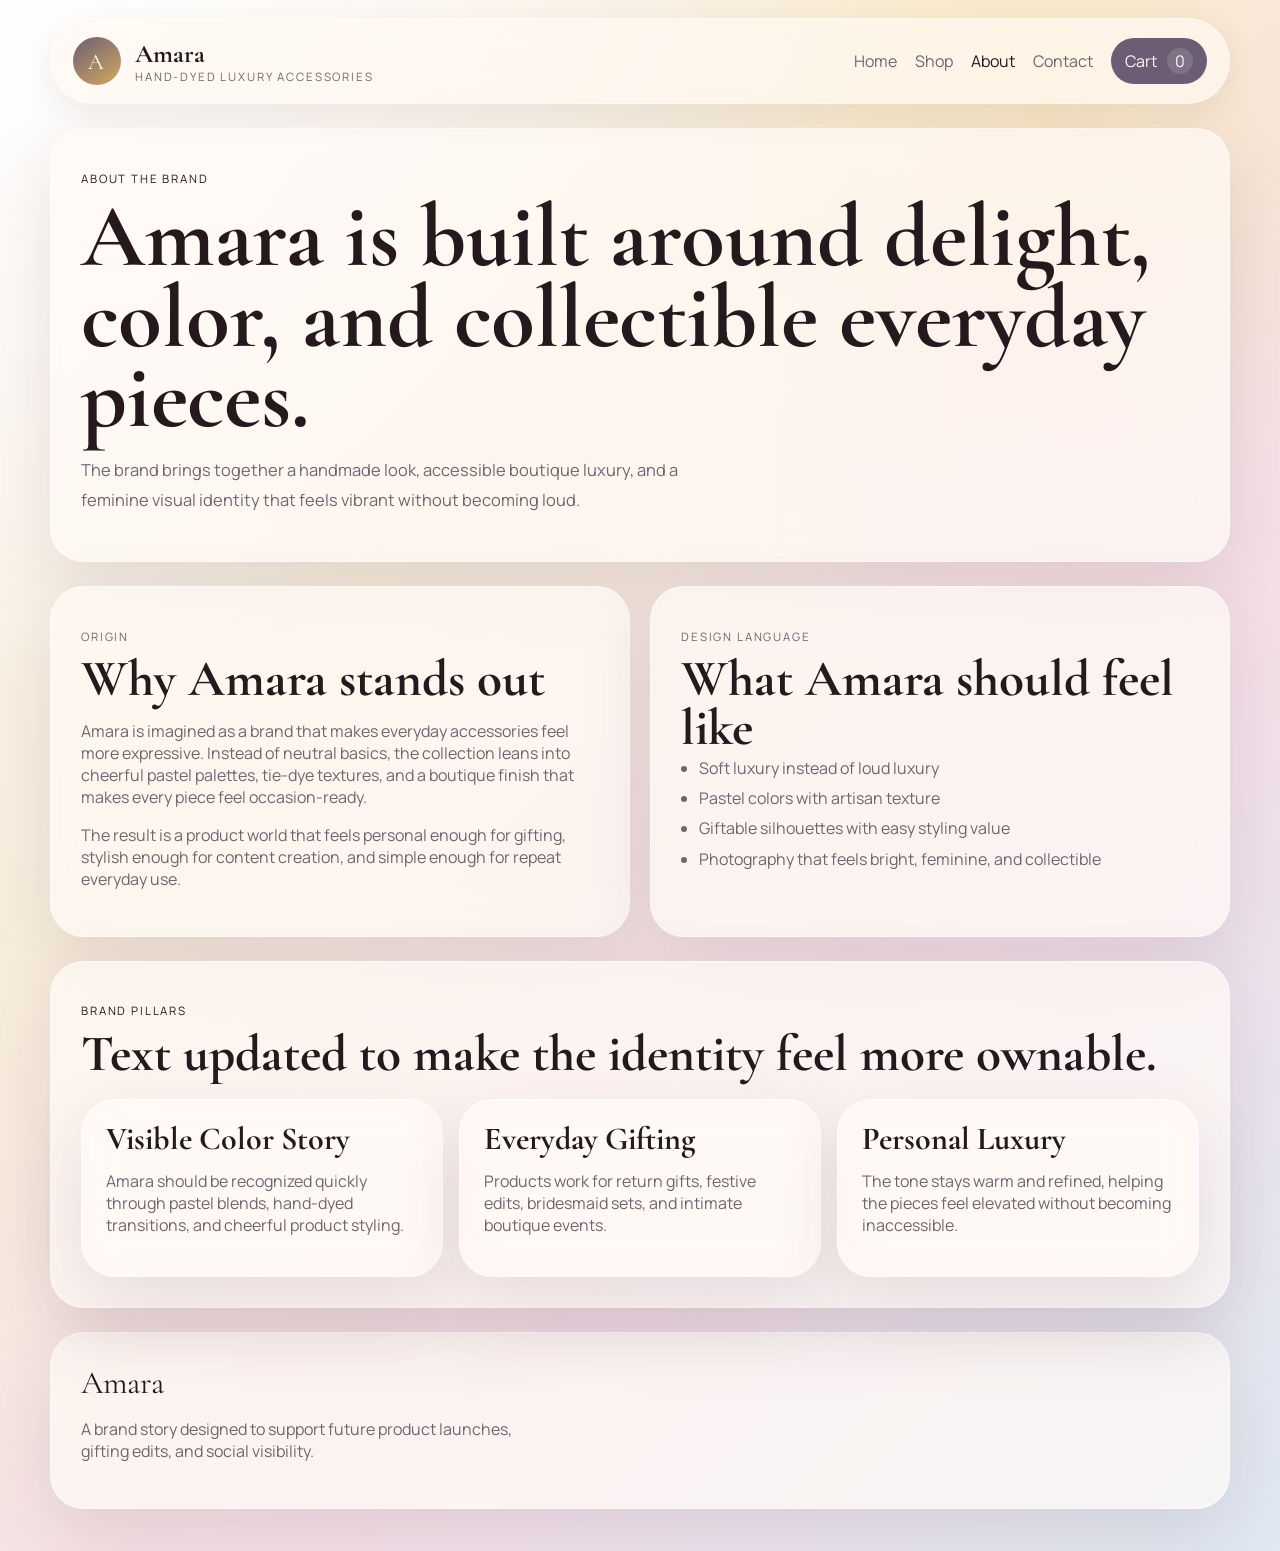
==== about.html @ 99985df7 "Launch Amara storefront site" ====
<!DOCTYPE html>
<html lang="en">
  <head>
    <meta charset="UTF-8" />
    <meta name="viewport" content="width=device-width, initial-scale=1.0" />
    <title>About Amara | Brand Story & Philosophy</title>
    <meta
      name="description"
      content="Learn about the story, craft, and visual identity behind Amara."
    />
    <link rel="preconnect" href="https://fonts.googleapis.com" />
    <link rel="preconnect" href="https://fonts.gstatic.com" crossorigin />
    <link
      href="https://fonts.googleapis.com/css2?family=Cormorant+Garamond:wght@400;500;600;700&family=Manrope:wght@400;500;600;700;800&display=swap"
      rel="stylesheet"
    />
    <link rel="stylesheet" href="./styles.css" />
  </head>
  <body data-page="about">
    <div class="site-frame">
      <header class="site-header">
        <a class="brand-lockup" href="./index.html" aria-label="Amara home">
          <span class="brand-mark">A</span>
          <span class="brand-copy">
            <strong class="brand-name">Amara</strong>
            <span class="brand-subtitle">Hand-Dyed Luxury Accessories</span>
          </span>
        </a>
        <nav class="site-nav" aria-label="Primary navigation">
          <a href="./index.html" data-nav="home">Home</a>
          <a href="./shop.html" data-nav="shop">Shop</a>
          <a href="./about.html" data-nav="about">About</a>
          <a href="./contact.html" data-nav="contact">Contact</a>
          <a class="nav-cart" href="./cart.html" data-nav="cart">Cart <span data-cart-count>0</span></a>
        </nav>
      </header>

      <main>
        <section class="page-hero page-hero-about">
          <p class="eyebrow">About The Brand</p>
          <h1>Amara is built around delight, color, and collectible everyday pieces.</h1>
          <p class="lead">
            The brand brings together a handmade look, accessible boutique luxury, and a feminine visual identity that feels vibrant without becoming loud.
          </p>
        </section>

        <section class="story-layout">
          <article class="story-card">
            <p class="eyebrow">Origin</p>
            <h2>Why Amara stands out</h2>
            <p>
              Amara is imagined as a brand that makes everyday accessories feel
              more expressive. Instead of neutral basics, the collection leans
              into cheerful pastel palettes, tie-dye textures, and a boutique
              finish that makes every piece feel occasion-ready.
            </p>
            <p>
              The result is a product world that feels personal enough for gifting,
              stylish enough for content creation, and simple enough for repeat
              everyday use.
            </p>
          </article>
          <article class="story-card">
            <p class="eyebrow">Design Language</p>
            <h2>What Amara should feel like</h2>
            <ul class="detail-list">
              <li>Soft luxury instead of loud luxury</li>
              <li>Pastel colors with artisan texture</li>
              <li>Giftable silhouettes with easy styling value</li>
              <li>Photography that feels bright, feminine, and collectible</li>
            </ul>
          </article>
        </section>

        <section class="section-block">
          <div class="section-heading">
            <div>
              <p class="eyebrow">Brand Pillars</p>
              <h2>Text updated to make the identity feel more ownable.</h2>
            </div>
          </div>
          <div class="brand-grid">
            <article class="info-card">
              <h3>Visible Color Story</h3>
              <p>Amara should be recognized quickly through pastel blends, hand-dyed transitions, and cheerful product styling.</p>
            </article>
            <article class="info-card">
              <h3>Everyday Gifting</h3>
              <p>Products work for return gifts, festive edits, bridesmaid sets, and intimate boutique events.</p>
            </article>
            <article class="info-card">
              <h3>Personal Luxury</h3>
              <p>The tone stays warm and refined, helping the pieces feel elevated without becoming inaccessible.</p>
            </article>
          </div>
        </section>
      </main>

      <footer class="site-footer">
        <div>
          <p class="footer-brand">Amara</p>
          <p class="footer-copy">A brand story designed to support future product launches, gifting edits, and social visibility.</p>
        </div>
      </footer>
    </div>

    <script src="./products.js"></script>
    <script src="./store.js"></script>
  </body>
</html>
---- styles.css ----
:root {
  --bg: #fbf5ef;
  --surface: rgba(255, 250, 246, 0.8);
  --surface-strong: #fff9f4;
  --text: #26191e;
  --muted: #6f6570;
  --line: rgba(63, 39, 51, 0.11);
  --accent: #6c5d74;
  --accent-soft: #d4a95f;
  --accent-rose: #efc7dc;
  --shadow: 0 24px 70px rgba(96, 74, 83, 0.14);
  --radius-xl: 34px;
  --radius-lg: 24px;
  --radius-md: 18px;
  --max-width: 1180px;
}

* {
  box-sizing: border-box;
}

html {
  scroll-behavior: smooth;
}

body {
  margin: 0;
  min-height: 100vh;
  color: var(--text);
  font-family: "Manrope", sans-serif;
  background:
    radial-gradient(circle at top left, rgba(255, 255, 255, 0.92), transparent 34%),
    radial-gradient(circle at 82% 8%, rgba(255, 224, 149, 0.34), transparent 22%),
    radial-gradient(circle at 78% 24%, rgba(238, 192, 220, 0.26), transparent 18%),
    linear-gradient(135deg, #fdf9f5 0%, #f8eddc 35%, #f5dfe8 66%, #dfe9f3 100%);
}

body.is-locked {
  overflow: hidden;
}

img {
  max-width: 100%;
  display: block;
}

a {
  color: inherit;
  text-decoration: none;
}

button,
input,
textarea,
select {
  font: inherit;
}

.site-frame {
  width: min(calc(100% - 28px), var(--max-width));
  margin: 18px auto 42px;
}

.site-header,
.hero-panel,
.page-hero,
.section-block,
.editorial-banner,
.cta-panel,
.cart-summary,
.story-card,
.contact-form,
.info-card,
.quote-card {
  backdrop-filter: blur(18px);
}

.site-header {
  position: sticky;
  top: 16px;
  z-index: 5;
  display: flex;
  align-items: center;
  justify-content: space-between;
  gap: 24px;
  padding: 18px 22px;
  margin-bottom: 24px;
  background: rgba(255, 248, 242, 0.72);
  border: 1px solid rgba(255, 255, 255, 0.5);
  border-radius: 999px;
  box-shadow: 0 10px 32px rgba(68, 38, 28, 0.08);
}

.brand-lockup {
  display: flex;
  align-items: center;
  gap: 14px;
}

.brand-mark {
  display: grid;
  place-items: center;
  width: 48px;
  height: 48px;
  border-radius: 50%;
  background: linear-gradient(145deg, var(--accent), var(--accent-soft));
  color: #fffaf6;
  font-family: "Cormorant Garamond", serif;
  font-size: 1.4rem;
  letter-spacing: 0.08em;
}

.brand-copy {
  display: flex;
  flex-direction: column;
}

.brand-name,
h1,
h2,
h3,
.footer-brand {
  font-family: "Cormorant Garamond", serif;
}

.brand-name {
  font-size: 1.6rem;
  font-weight: 700;
}

.brand-subtitle,
.footer-copy,
.lead,
.product-description,
.info-card p,
.story-card p,
.cart-note,
.form-feedback,
.contact-cards p,
.cart-item-copy p {
  color: var(--muted);
}

.brand-subtitle,
.eyebrow {
  text-transform: uppercase;
  letter-spacing: 0.16em;
  font-size: 0.72rem;
}

.site-nav {
  display: flex;
  align-items: center;
  gap: 18px;
  color: var(--muted);
}

.site-nav a {
  transition: color 180ms ease;
}

.site-nav a:hover,
.site-nav a.is-active {
  color: var(--text);
}

.nav-cart {
  display: inline-flex;
  align-items: center;
  gap: 10px;
  padding: 10px 14px;
  border-radius: 999px;
  color: #fff8f2;
  background: var(--accent);
}

.nav-cart span {
  display: inline-grid;
  place-items: center;
  width: 26px;
  height: 26px;
  border-radius: 50%;
  background: rgba(255, 255, 255, 0.14);
}

.hero-panel,
.page-hero,
.section-block,
.editorial-banner,
.cta-panel,
.site-footer,
.cart-summary,
.story-card,
.contact-form,
.info-card,
.quote-card,
.contact-cards article {
  background: rgba(255, 250, 246, 0.72);
  border: 1px solid rgba(255, 255, 255, 0.56);
  border-radius: var(--radius-xl);
  box-shadow: var(--shadow);
}

.hero-panel {
  display: grid;
  grid-template-columns: 1.1fr 0.9fr;
  gap: 28px;
  padding: 40px;
}

.hero-copy h1,
.page-hero h1 {
  margin: 0;
  font-size: clamp(3rem, 7vw, 5.6rem);
  line-height: 0.9;
}

.lead {
  max-width: 60ch;
  line-height: 1.8;
  font-size: 1.03rem;
}

.hero-actions,
.cta-actions,
.modal-actions {
  display: flex;
  flex-wrap: wrap;
  gap: 12px;
}

.button,
.filter-pill,
.qty-stepper button,
.icon-button {
  border: 0;
  border-radius: 999px;
  cursor: pointer;
  transition: transform 180ms ease, background 180ms ease, color 180ms ease;
}

.button {
  display: inline-flex;
  align-items: center;
  justify-content: center;
  min-height: 48px;
  padding: 0 22px;
}

.button:hover,
.filter-pill:hover,
.icon-button:hover,
.qty-stepper button:hover {
  transform: translateY(-1px);
}

.button-primary {
  color: #fff9f5;
  background: linear-gradient(145deg, var(--accent), var(--accent-soft));
  box-shadow: 0 16px 32px rgba(110, 90, 117, 0.2);
}

.button-secondary {
  color: var(--text);
  background: rgba(255, 255, 255, 0.82);
  border: 1px solid rgba(73, 46, 35, 0.1);
}

.button-ghost {
  color: var(--muted);
  background: transparent;
  border: 1px solid rgba(73, 46, 35, 0.1);
}

.hero-highlights,
.brand-grid,
.testimonial-grid,
.contact-cards {
  display: grid;
  gap: 16px;
}

.hero-highlights {
  grid-template-columns: repeat(3, minmax(0, 1fr));
  margin-top: 28px;
}

.hero-highlights article,
.contact-cards article {
  padding: 18px;
  border-radius: var(--radius-md);
  background: rgba(255, 255, 255, 0.72);
}

.hero-highlights strong,
.summary-row strong,
.cart-item-actions strong {
  display: block;
  margin-bottom: 8px;
}

.hero-visual {
  position: relative;
  min-height: 520px;
  border-radius: calc(var(--radius-xl) - 8px);
  overflow: hidden;
  background:
    linear-gradient(180deg, rgba(255, 243, 206, 0.92), rgba(249, 203, 221, 0.54)),
    linear-gradient(135deg, #d4edb0 0%, #f4dc6f 34%, #efc2df 68%, #b4d7f1 100%);
}

.hero-folio {
  position: absolute;
  inset: 18px;
  width: calc(100% - 36px);
  height: calc(100% - 36px);
  object-fit: cover;
  border-radius: 28px;
  opacity: 0.34;
  mix-blend-mode: multiply;
}

.hero-card {
  position: absolute;
  left: 24px;
  right: 24px;
  bottom: 24px;
  padding: 22px;
  border-radius: 24px;
  color: #fff8f4;
  background: rgba(84, 58, 84, 0.28);
  border: 1px solid rgba(255, 255, 255, 0.2);
}

.hero-card h2 {
  margin: 0 0 10px;
  font-size: 2.2rem;
}

.section-block,
.editorial-banner,
.cta-panel,
.page-hero,
.site-footer,
.cart-layout,
.story-layout,
.contact-layout {
  margin-top: 24px;
}

.section-block,
.page-hero,
.editorial-banner,
.cta-panel,
.site-footer,
.contact-form,
.cart-summary,
.story-card {
  padding: 30px;
}

.section-heading {
  display: flex;
  align-items: end;
  justify-content: space-between;
  gap: 24px;
  margin-bottom: 20px;
}

.section-heading h2,
.story-card h2,
.cart-summary h2,
.cta-panel h2 {
  margin: 0;
  font-size: clamp(2.2rem, 4vw, 3.3rem);
  line-height: 0.95;
}

.text-link {
  color: var(--accent);
}

.brand-grid,
.testimonial-grid,
.contact-cards {
  grid-template-columns: repeat(3, minmax(0, 1fr));
}

.info-card,
.quote-card {
  padding: 24px;
}

.info-card h3,
.quote-card h3,
.product-title,
.cart-item h2 {
  margin: 0 0 10px;
  font-size: 2rem;
  line-height: 0.95;
}

.product-grid {
  display: grid;
  grid-template-columns: repeat(3, minmax(0, 1fr));
  gap: 18px;
}

.product-card {
  overflow: hidden;
  border-radius: 24px;
  background: rgba(255, 252, 249, 0.85);
  border: 1px solid rgba(255, 255, 255, 0.6);
  box-shadow: var(--shadow);
}

.product-visual {
  position: relative;
  min-height: 260px;
  background: linear-gradient(135deg, #f4df94, #d8ebb8 36%, #efc7df 68%, #c6dff1);
}

.product-visual img {
  width: 100%;
  height: 100%;
  object-fit: cover;
}

.product-tag {
  position: absolute;
  top: 16px;
  left: 16px;
  display: inline-flex;
  align-items: center;
  min-height: 32px;
  padding: 0 12px;
  border-radius: 999px;
  color: #fffaf5;
  background: rgba(58, 29, 20, 0.4);
}

.product-body {
  padding: 20px;
}

.product-meta,
.summary-row,
.cart-item-actions {
  display: flex;
  align-items: center;
  justify-content: space-between;
  gap: 12px;
}

.product-category,
.product-price {
  margin: 0;
  color: var(--muted);
  font-size: 0.92rem;
}

.product-actions {
  display: grid;
  gap: 10px;
  margin-top: 18px;
}

.filter-pills {
  display: flex;
  flex-wrap: wrap;
  gap: 10px;
  margin-bottom: 20px;
}

.filter-pill {
  padding: 10px 16px;
  color: var(--muted);
  background: rgba(255, 255, 255, 0.72);
  border: 1px solid rgba(73, 46, 35, 0.08);
}

.filter-pill.is-active {
  color: #fff8f2;
  background: var(--accent);
}

.editorial-banner {
  display: grid;
  grid-template-columns: 1fr 1fr;
  gap: 24px;
}

.editorial-banner h2 {
  margin: 0;
  font-size: clamp(2.1rem, 4vw, 3rem);
  line-height: 0.96;
}

.editorial-points {
  display: grid;
  gap: 12px;
  color: var(--muted);
}

.quote-text {
  margin: 0;
  font-size: 1.3rem;
  line-height: 1.7;
  color: var(--text);
}

.cta-panel,
.site-footer {
  display: flex;
  align-items: center;
  justify-content: space-between;
  gap: 20px;
}

.footer-brand {
  margin: 0;
  font-size: 2rem;
}

.footer-copy {
  max-width: 48ch;
}

.footer-links {
  display: flex;
  flex-wrap: wrap;
  gap: 16px;
}

.page-hero-shop,
.page-hero-cart,
.page-hero-about,
.page-hero-contact {
  padding: 30px;
}

.story-layout {
  display: grid;
  grid-template-columns: repeat(2, minmax(0, 1fr));
  gap: 20px;
}

.detail-list {
  margin: 0;
  padding-left: 18px;
  color: var(--muted);
  line-height: 1.9;
}

.cart-layout {
  display: grid;
  grid-template-columns: 1.3fr 0.7fr;
  gap: 20px;
}

.cart-list-wrap {
  display: grid;
  gap: 14px;
}

.cart-item,
.empty-cart {
  display: grid;
  grid-template-columns: 140px 1fr auto;
  gap: 16px;
  padding: 20px;
  border-radius: 24px;
  background: rgba(255, 250, 246, 0.78);
  border: 1px solid rgba(255, 255, 255, 0.56);
  box-shadow: var(--shadow);
}

.cart-item-image {
  width: 140px;
  height: 160px;
  object-fit: cover;
  border-radius: 18px;
}

.cart-item-category {
  margin: 0 0 8px;
}

.cart-item-actions {
  flex-direction: column;
  align-items: end;
}

.qty-stepper {
  display: inline-flex;
  align-items: center;
  gap: 12px;
}

.qty-stepper button {
  width: 34px;
  height: 34px;
  background: rgba(255, 255, 255, 0.82);
  border: 1px solid rgba(73, 46, 35, 0.1);
}

.cart-summary {
  align-self: start;
}

.summary-row {
  padding: 14px 0;
  border-bottom: 1px solid var(--line);
}

.summary-row.total {
  font-size: 1.08rem;
}

.cart-note {
  line-height: 1.7;
}

.danger-link {
  color: #8f4b5d;
}

.empty-cart {
  grid-template-columns: 1fr;
  text-align: left;
}

.contact-layout {
  display: grid;
  grid-template-columns: 0.9fr 1.1fr;
  gap: 20px;
}

.contact-form {
  display: grid;
  gap: 14px;
}

.form-row {
  display: grid;
  gap: 8px;
}

.form-row input,
.form-row textarea,
.form-row select {
  min-height: 50px;
  padding: 0 16px;
  border-radius: 16px;
  border: 1px solid var(--line);
  background: rgba(255, 255, 255, 0.84);
}

.form-row textarea {
  padding-top: 14px;
  min-height: 140px;
}

.product-modal {
  position: fixed;
  inset: 0;
  z-index: 20;
  display: none;
  align-items: center;
  justify-content: center;
  padding: 24px;
}

.product-modal.is-open {
  display: flex;
}

.overlay {
  position: absolute;
  inset: 0;
  background: rgba(37, 24, 29, 0.45);
  backdrop-filter: blur(4px);
}

.product-modal-card {
  position: relative;
  z-index: 1;
  display: grid;
  grid-template-columns: 0.95fr 1.05fr;
  gap: 22px;
  width: min(1040px, 100%);
  max-height: 88vh;
  overflow: auto;
  padding: 24px;
  border-radius: 28px;
  background: rgba(255, 250, 246, 0.98);
  box-shadow: 0 30px 90px rgba(62, 31, 19, 0.18);
}

.product-modal-media {
  min-height: 420px;
  border-radius: 24px;
  overflow: hidden;
  background: linear-gradient(135deg, #f4df94, #d8ebb8 36%, #efc7df 68%, #c6dff1);
}

.product-modal-media img {
  width: 100%;
  height: 100%;
  object-fit: cover;
}

.product-modal-copy {
  display: flex;
  flex-direction: column;
  gap: 14px;
  justify-content: center;
}

.product-modal-copy h2 {
  margin: 0;
  font-size: clamp(2.5rem, 5vw, 4rem);
  line-height: 0.92;
}

.modal-price {
  margin: 0;
  font-size: 1.1rem;
  font-weight: 700;
}

.icon-button {
  width: 40px;
  height: 40px;
  display: inline-grid;
  place-items: center;
  font-size: 1.5rem;
  color: var(--text);
  background: rgba(255, 255, 255, 0.9);
}

.product-modal-close {
  position: absolute;
  top: 18px;
  right: 18px;
}

.inquiry-box {
  padding: 18px;
  border-radius: 20px;
  background: rgba(255, 255, 255, 0.76);
  border: 1px solid rgba(73, 46, 35, 0.08);
}

.inquiry-box p {
  margin: 10px 0 0;
  line-height: 1.7;
  color: var(--muted);
}

@media (max-width: 1100px) {
  .hero-panel,
  .editorial-banner,
  .cart-layout,
  .contact-layout,
  .story-layout,
  .product-modal-card {
    grid-template-columns: 1fr;
  }

  .hero-highlights,
  .brand-grid,
  .testimonial-grid,
  .contact-cards,
  .product-grid {
    grid-template-columns: repeat(2, minmax(0, 1fr));
  }
}

@media (max-width: 760px) {
  .site-frame {
    width: min(calc(100% - 18px), var(--max-width));
    margin-top: 10px;
  }

  .site-header,
  .cta-panel,
  .site-footer,
  .section-heading {
    flex-direction: column;
    align-items: start;
  }

  .site-header {
    position: static;
    border-radius: 28px;
  }

  .site-nav {
    flex-wrap: wrap;
  }

  .hero-panel,
  .page-hero,
  .section-block,
  .editorial-banner,
  .cta-panel,
  .site-footer,
  .cart-summary,
  .story-card,
  .contact-form,
  .info-card,
  .quote-card {
    padding: 22px;
  }

  .hero-highlights,
  .brand-grid,
  .testimonial-grid,
  .contact-cards,
  .product-grid {
    grid-template-columns: 1fr;
  }

  .hero-copy h1,
  .page-hero h1 {
    font-size: clamp(2.8rem, 14vw, 4rem);
  }

  .hero-visual {
    min-height: 360px;
  }

  .cart-item {
    grid-template-columns: 1fr;
  }

  .cart-item-image {
    width: 100%;
    height: 240px;
  }

  .product-modal {
    padding: 12px;
  }

  .product-modal-card {
    padding: 18px;
  }
}
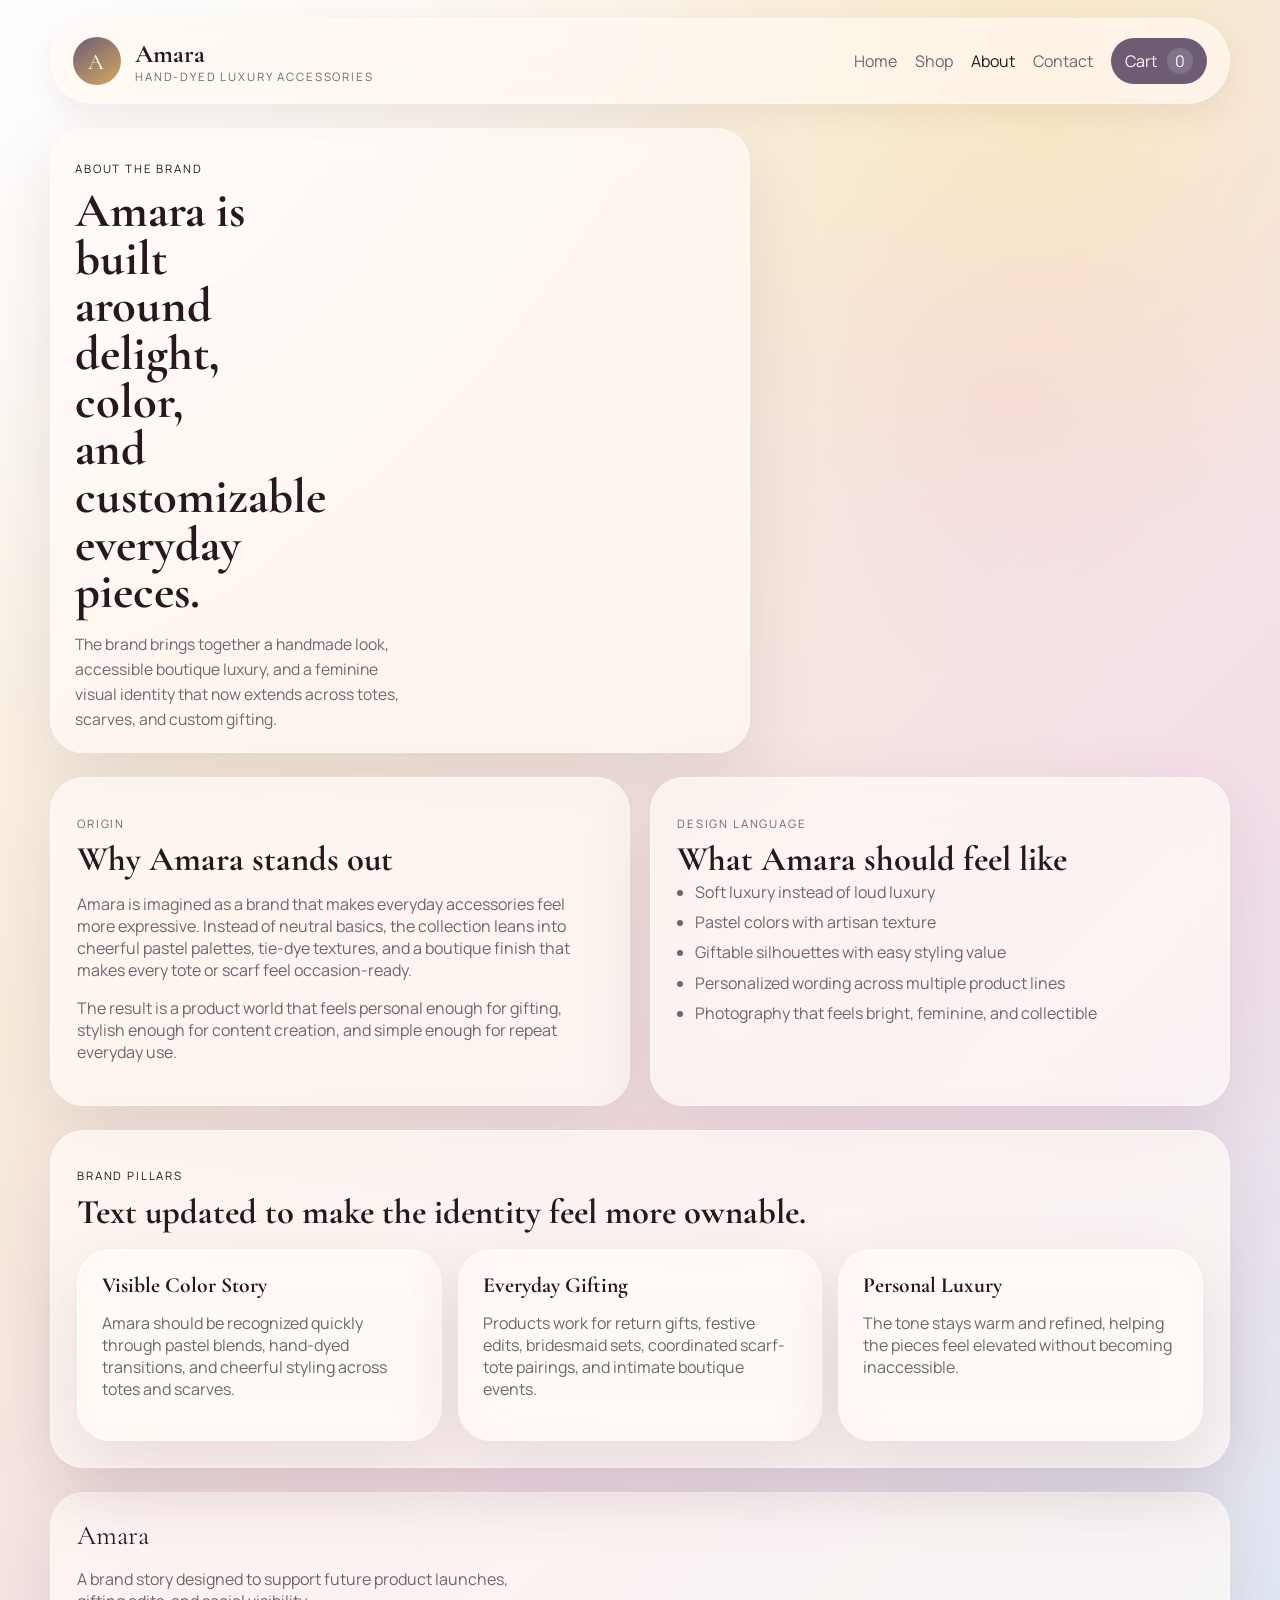
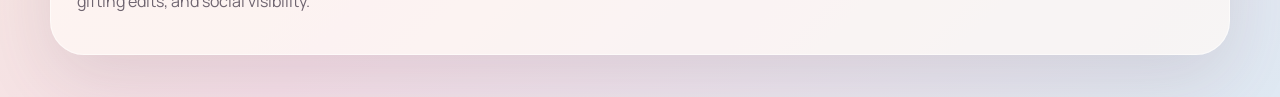
==== commit 44503e45: "Add scarf product line support" ====
--- a/about.html
+++ b/about.html
@@ -6,7 +6,7 @@
     <title>About Amara | Brand Story & Philosophy</title>
     <meta
       name="description"
-      content="Learn about the story, craft, and visual identity behind Amara."
+      content="Learn about the story, craft, and visual identity behind Amara's totes, scarves, and custom accessories."
     />
     <link rel="preconnect" href="https://fonts.googleapis.com" />
     <link rel="preconnect" href="https://fonts.gstatic.com" crossorigin />
@@ -38,9 +38,9 @@
       <main>
         <section class="page-hero page-hero-about">
           <p class="eyebrow">About The Brand</p>
-          <h1>Amara is built around delight, color, and collectible everyday pieces.</h1>
+          <h1>Amara is built around delight, color, and customizable everyday pieces.</h1>
           <p class="lead">
-            The brand brings together a handmade look, accessible boutique luxury, and a feminine visual identity that feels vibrant without becoming loud.
+            The brand brings together a handmade look, accessible boutique luxury, and a feminine visual identity that now extends across totes, scarves, and custom gifting.
           </p>
         </section>
 
@@ -52,7 +52,7 @@
               Amara is imagined as a brand that makes everyday accessories feel
               more expressive. Instead of neutral basics, the collection leans
               into cheerful pastel palettes, tie-dye textures, and a boutique
-              finish that makes every piece feel occasion-ready.
+              finish that makes every tote or scarf feel occasion-ready.
             </p>
             <p>
               The result is a product world that feels personal enough for gifting,
@@ -67,6 +67,7 @@
               <li>Soft luxury instead of loud luxury</li>
               <li>Pastel colors with artisan texture</li>
               <li>Giftable silhouettes with easy styling value</li>
+              <li>Personalized wording across multiple product lines</li>
               <li>Photography that feels bright, feminine, and collectible</li>
             </ul>
           </article>
@@ -82,11 +83,11 @@
           <div class="brand-grid">
             <article class="info-card">
               <h3>Visible Color Story</h3>
-              <p>Amara should be recognized quickly through pastel blends, hand-dyed transitions, and cheerful product styling.</p>
+              <p>Amara should be recognized quickly through pastel blends, hand-dyed transitions, and cheerful styling across totes and scarves.</p>
             </article>
             <article class="info-card">
               <h3>Everyday Gifting</h3>
-              <p>Products work for return gifts, festive edits, bridesmaid sets, and intimate boutique events.</p>
+              <p>Products work for return gifts, festive edits, bridesmaid sets, coordinated scarf-tote pairings, and intimate boutique events.</p>
             </article>
             <article class="info-card">
               <h3>Personal Luxury</h3>
--- a/styles.css
+++ b/styles.css
@@ -19,6 +19,10 @@
   box-sizing: border-box;
 }
 
+[hidden] {
+  display: none !important;
+}
+
 html {
   scroll-behavior: smooth;
 }
@@ -47,6 +51,16 @@
 a {
   color: inherit;
   text-decoration: none;
+}
+
+.text-link {
+  padding: 0;
+  border: 0;
+  background: transparent;
+  color: var(--accent);
+  cursor: pointer;
+  font-weight: 500;
+  line-height: 1.4;
 }
 
 button,
@@ -132,6 +146,7 @@
 .footer-copy,
 .lead,
 .product-description,
+.detail-points,
 .info-card p,
 .story-card p,
 .cart-note,
@@ -211,14 +226,15 @@
 .hero-copy h1,
 .page-hero h1 {
   margin: 0;
-  font-size: clamp(3rem, 7vw, 5.6rem);
-  line-height: 0.9;
+  font-size: clamp(1.9rem, 3.8vw, 3.15rem);
+  line-height: 0.98;
+  max-width: 11ch;
 }
 
 .lead {
-  max-width: 60ch;
-  line-height: 1.8;
-  font-size: 1.03rem;
+  max-width: 48ch;
+  line-height: 1.6;
+  font-size: 0.98rem;
 }
 
 .hero-actions,
@@ -227,6 +243,24 @@
   display: flex;
   flex-wrap: wrap;
   gap: 12px;
+}
+
+.brand-ribbon {
+  display: flex;
+  flex-wrap: wrap;
+  gap: 10px;
+  margin-top: 18px;
+}
+
+.brand-ribbon span {
+  display: inline-flex;
+  align-items: center;
+  min-height: 34px;
+  padding: 0 14px;
+  border-radius: 999px;
+  background: rgba(255, 255, 255, 0.76);
+  color: var(--muted);
+  border: 1px solid rgba(73, 46, 35, 0.08);
 }
 
 .button,
@@ -334,7 +368,56 @@
 
 .hero-card h2 {
   margin: 0 0 10px;
-  font-size: 2.2rem;
+  font-size: 1.95rem;
+}
+
+.collection-showcase,
+.merch-strip,
+.shop-guidance {
+  display: grid;
+  gap: 18px;
+  margin-top: 24px;
+}
+
+.collection-showcase,
+.shop-guidance {
+  grid-template-columns: repeat(2, minmax(0, 1fr));
+}
+
+.showcase-card,
+.merch-strip article,
+.shop-banner {
+  border-radius: var(--radius-xl);
+  border: 1px solid rgba(255, 255, 255, 0.56);
+  box-shadow: var(--shadow);
+}
+
+.showcase-card {
+  min-height: 260px;
+  padding: 28px;
+  display: flex;
+  flex-direction: column;
+  justify-content: end;
+  color: #fffaf5;
+}
+
+.showcase-card h2,
+.shop-banner h2 {
+  margin: 0 0 12px;
+  font-size: clamp(1.75rem, 3.4vw, 2.5rem);
+  line-height: 0.98;
+}
+
+.showcase-card-sun {
+  background:
+    linear-gradient(180deg, transparent 18%, rgba(41, 24, 27, 0.58) 100%),
+    linear-gradient(135deg, #f3dc7d 0%, #d8ebb8 54%, #efc9df 100%);
+}
+
+.showcase-card-petal {
+  background:
+    linear-gradient(180deg, transparent 18%, rgba(40, 23, 32, 0.62) 100%),
+    linear-gradient(135deg, #efc9df 0%, #d6e5f0 52%, #f5e5b0 100%);
 }
 
 .section-block,
@@ -356,7 +439,7 @@
 .contact-form,
 .cart-summary,
 .story-card {
-  padding: 30px;
+  padding: 26px;
 }
 
 .section-heading {
@@ -372,12 +455,8 @@
 .cart-summary h2,
 .cta-panel h2 {
   margin: 0;
-  font-size: clamp(2.2rem, 4vw, 3.3rem);
-  line-height: 0.95;
-}
-
-.text-link {
-  color: var(--accent);
+  font-size: clamp(1.65rem, 2.7vw, 2.25rem);
+  line-height: 1;
 }
 
 .brand-grid,
@@ -396,8 +475,8 @@
 .product-title,
 .cart-item h2 {
   margin: 0 0 10px;
-  font-size: 2rem;
-  line-height: 0.95;
+  font-size: 1.35rem;
+  line-height: 1.02;
 }
 
 .product-grid {
@@ -406,7 +485,33 @@
   gap: 18px;
 }
 
+.empty-shop-state {
+  display: grid;
+  gap: 10px;
+  padding: 22px;
+  margin-top: 12px;
+  border-radius: 24px;
+  background: rgba(255, 250, 246, 0.78);
+  border: 1px solid rgba(255, 255, 255, 0.56);
+  box-shadow: var(--shadow);
+}
+
+.empty-shop-state h3,
+.empty-shop-state p {
+  margin: 0;
+}
+
+.empty-shop-state code {
+  padding: 2px 8px;
+  border-radius: 999px;
+  background: rgba(255, 255, 255, 0.86);
+  border: 1px solid rgba(73, 46, 35, 0.08);
+}
+
 .product-card {
+  display: flex;
+  flex-direction: column;
+  height: 100%;
   overflow: hidden;
   border-radius: 24px;
   background: rgba(255, 252, 249, 0.85);
@@ -416,7 +521,8 @@
 
 .product-visual {
   position: relative;
-  min-height: 260px;
+  aspect-ratio: 1 / 1;
+  min-height: 0;
   background: linear-gradient(135deg, #f4df94, #d8ebb8 36%, #efc7df 68%, #c6dff1);
 }
 
@@ -440,6 +546,9 @@
 }
 
 .product-body {
+  display: flex;
+  flex: 1;
+  flex-direction: column;
   padding: 20px;
 }
 
@@ -462,7 +571,65 @@
 .product-actions {
   display: grid;
   gap: 10px;
-  margin-top: 18px;
+  margin-top: auto;
+  padding-top: 18px;
+}
+
+.inline-qty,
+.detail-qty {
+  display: inline-flex;
+  align-items: center;
+  gap: 10px;
+  min-height: 48px;
+  padding: 6px;
+  border-radius: 999px;
+  background: rgba(255, 255, 255, 0.82);
+  border: 1px solid rgba(73, 46, 35, 0.1);
+}
+
+.inline-qty {
+  width: 100%;
+  justify-content: space-between;
+}
+
+.inline-qty-button,
+.detail-qty-button {
+  width: 36px;
+  height: 36px;
+  border: 0;
+  border-radius: 50%;
+  background: rgba(108, 93, 116, 0.1);
+  color: var(--text);
+  cursor: pointer;
+}
+
+.inline-qty-count,
+.detail-qty-copy {
+  color: var(--text);
+  text-align: center;
+}
+
+.inline-qty-count {
+  font-size: 0.95rem;
+  font-weight: 600;
+}
+
+.detail-qty-copy {
+  display: flex;
+  flex-direction: column;
+  min-width: 72px;
+  line-height: 1.1;
+}
+
+.detail-qty-copy strong {
+  font-size: 1rem;
+}
+
+.detail-qty-copy span {
+  font-size: 0.78rem;
+  color: var(--muted);
+  text-transform: uppercase;
+  letter-spacing: 0.12em;
 }
 
 .filter-pills {
@@ -490,6 +657,53 @@
   gap: 24px;
 }
 
+.merch-strip {
+  grid-template-columns: repeat(3, minmax(0, 1fr));
+}
+
+.merch-strip article,
+.shop-banner,
+.shop-guidance .info-card {
+  padding: 24px;
+  background: rgba(255, 250, 246, 0.72);
+}
+
+.merch-strip h3 {
+  margin: 0;
+  font-size: 1.55rem;
+  line-height: 1.06;
+}
+
+.shop-banner {
+  display: grid;
+  grid-template-columns: 1.1fr 0.9fr;
+  gap: 24px;
+  margin-top: 24px;
+}
+
+.shop-banner-copy p:last-child,
+.shop-banner-metrics span {
+  color: var(--muted);
+  line-height: 1.55;
+}
+
+.shop-banner-metrics {
+  display: grid;
+  gap: 12px;
+}
+
+.shop-banner-metrics article {
+  padding: 16px 18px;
+  border-radius: 20px;
+  background: rgba(255, 255, 255, 0.78);
+  border: 1px solid rgba(73, 46, 35, 0.08);
+}
+
+.shop-banner-metrics strong {
+  display: block;
+  margin-bottom: 8px;
+}
+
 .editorial-banner h2 {
   margin: 0;
   font-size: clamp(2.1rem, 4vw, 3rem);
@@ -504,8 +718,8 @@
 
 .quote-text {
   margin: 0;
-  font-size: 1.3rem;
-  line-height: 1.7;
+  font-size: 1.12rem;
+  line-height: 1.65;
   color: var(--text);
 }
 
@@ -517,9 +731,15 @@
   gap: 20px;
 }
 
+.site-footer-compact {
+  justify-content: flex-start;
+  align-items: flex-start;
+  padding: 20px 24px;
+}
+
 .footer-brand {
   margin: 0;
-  font-size: 2rem;
+  font-size: 1.7rem;
 }
 
 .footer-copy {
@@ -536,13 +756,153 @@
 .page-hero-cart,
 .page-hero-about,
 .page-hero-contact {
-  padding: 30px;
+  padding: 20px 24px;
+}
+
+.page-hero {
+  min-height: 0;
+}
+
+.page-hero .lead {
+  margin-bottom: 0;
+}
+
+.page-hero-shop,
+.page-hero-contact,
+.page-hero-about {
+  max-width: 860px;
+}
+
+.page-hero-cart {
+  max-width: 760px;
+}
+
+.page-hero-about {
+  max-width: 700px;
+}
+
+.page-hero-about h1 {
+  max-width: 8ch;
+}
+
+.page-hero-about .lead {
+  max-width: 34ch;
+}
+
+.page-hero-cart h1 {
+  font-size: clamp(1.8rem, 3.2vw, 2.7rem);
+  max-width: 9ch;
+}
+
+.page-hero-cart .lead {
+  max-width: 42ch;
+}
+
+.page-hero-cart {
+  max-width: 560px;
+}
+
+.page-hero-cart[hidden] {
+  display: none !important;
 }
 
 .story-layout {
   display: grid;
   grid-template-columns: repeat(2, minmax(0, 1fr));
   gap: 20px;
+}
+
+.product-page {
+  display: grid;
+  grid-template-columns: 0.95fr 1.05fr;
+  gap: 24px;
+  padding: 24px;
+  margin-top: 24px;
+  border-radius: var(--radius-xl);
+  background: rgba(255, 250, 246, 0.76);
+  border: 1px solid rgba(255, 255, 255, 0.56);
+  box-shadow: var(--shadow);
+}
+
+.product-page-media {
+  min-height: 520px;
+  border-radius: 28px;
+  overflow: hidden;
+  background: linear-gradient(135deg, #f4df94, #d8ebb8 36%, #efc7df 68%, #c6dff1);
+}
+
+.product-page-media img {
+  width: 100%;
+  height: 100%;
+  object-fit: cover;
+}
+
+.product-page-copy {
+  display: flex;
+  flex-direction: column;
+  gap: 14px;
+  justify-content: flex-start;
+}
+
+.detail-price {
+  margin: 0;
+  font-size: 1.1rem;
+  font-weight: 700;
+}
+
+.detail-actions {
+  display: flex;
+  flex-wrap: wrap;
+  gap: 12px;
+  align-items: center;
+}
+
+.detail-points {
+  display: flex;
+  flex-wrap: wrap;
+  gap: 10px;
+}
+
+.detail-points span {
+  display: inline-flex;
+  align-items: center;
+  min-height: 36px;
+  padding: 0 14px;
+  border-radius: 999px;
+  background: rgba(255, 255, 255, 0.8);
+  border: 1px solid rgba(73, 46, 35, 0.08);
+  font-size: 0.9rem;
+}
+
+#detail-cart-controls {
+  display: inline-flex;
+}
+
+.customization-panel {
+  display: grid;
+  gap: 12px;
+  padding: 18px;
+  border-radius: 20px;
+  background: rgba(255, 255, 255, 0.72);
+  border: 1px solid rgba(73, 46, 35, 0.08);
+}
+
+.customization-grid {
+  display: grid;
+  grid-template-columns: repeat(2, minmax(0, 1fr));
+  gap: 12px;
+}
+
+.customization-panel .compact-heading {
+  margin-bottom: 0;
+}
+
+.form-feedback.is-error {
+  color: #8f4b5d;
+}
+
+.form-feedback.is-success {
+  color: #4f7652;
 }
 
 .detail-list {
@@ -556,11 +916,27 @@
   display: grid;
   grid-template-columns: 1.3fr 0.7fr;
   gap: 20px;
+  align-items: start;
 }
 
 .cart-list-wrap {
   display: grid;
-  gap: 14px;
+  gap: 18px;
+  align-content: start;
+}
+
+.cart-toolbar {
+  display: flex;
+  align-items: end;
+  justify-content: space-between;
+  gap: 18px;
+  padding: 4px 2px;
+}
+
+.cart-toolbar h2 {
+  margin: 0;
+  font-size: 2rem;
+  line-height: 0.98;
 }
 
 .cart-item,
@@ -584,11 +960,63 @@
 
 .cart-item-category {
   margin: 0 0 8px;
+  line-height: 1.35;
+}
+
+.cart-item-meta {
+  display: flex;
+  flex-wrap: wrap;
+  gap: 10px;
+  margin-top: 14px;
+}
+
+.cart-item-meta span,
+.line-total {
+  color: var(--muted);
+  font-size: 0.92rem;
+}
+
+.cart-customization {
+  display: grid;
+  gap: 10px;
+  margin-top: 14px;
+}
+
+.cart-customization-actions {
+  display: flex;
+  align-items: center;
+  gap: 10px;
+}
+
+.cart-customization-feedback {
+  color: var(--muted);
+  font-size: 0.88rem;
+}
+
+.cart-customization-feedback.is-error {
+  color: #8f4b5d;
+}
+
+.cart-price-block {
+  display: grid;
+  justify-items: end;
+  gap: 4px;
+}
+
+.cart-price-label {
+  color: var(--muted);
+  font-size: 0.82rem;
+  text-transform: uppercase;
+  letter-spacing: 0.08em;
 }
 
 .cart-item-actions {
+  display: flex;
   flex-direction: column;
   align-items: end;
+  justify-content: space-between;
+  min-width: 110px;
+  gap: 12px;
 }
 
 .qty-stepper {
@@ -602,15 +1030,42 @@
   height: 34px;
   background: rgba(255, 255, 255, 0.82);
   border: 1px solid rgba(73, 46, 35, 0.1);
+  flex: 0 0 auto;
 }
 
 .cart-summary {
   align-self: start;
+  position: sticky;
+  top: 108px;
+}
+
+.summary-banner,
+.summary-support,
+.cart-recommendations {
+  padding: 16px 18px;
+  border-radius: 20px;
+  background: rgba(255, 255, 255, 0.78);
+  border: 1px solid rgba(73, 46, 35, 0.08);
+}
+
+.summary-banner {
+  margin: 16px 0 8px;
+}
+
+.summary-banner strong,
+.summary-support strong {
+  display: block;
+}
+
+.summary-banner span,
+.summary-support p:last-child {
+  color: var(--muted);
 }
 
 .summary-row {
   padding: 14px 0;
   border-bottom: 1px solid var(--line);
+  gap: 16px;
 }
 
 .summary-row.total {
@@ -621,19 +1076,126 @@
   line-height: 1.7;
 }
 
+.checkout-stack {
+  display: grid;
+  gap: 10px;
+  margin-top: 18px;
+}
+
+.cart-summary .button {
+  width: 100%;
+}
+
+.cart-summary .button-ghost {
+  width: auto;
+  min-width: 0;
+  align-self: flex-start;
+}
+
+.summary-support {
+  margin-top: 16px;
+}
+
+.summary-support p {
+  margin: 0;
+}
+
 .danger-link {
   color: #8f4b5d;
+  font-weight: 600;
+  white-space: nowrap;
 }
 
 .empty-cart {
   grid-template-columns: 1fr;
   text-align: left;
+  gap: 14px;
+  padding: 18px;
+}
+
+.empty-cart h2,
+.empty-cart p {
+  margin: 0;
+}
+
+.empty-cart .button {
+  width: auto;
+  min-width: 220px;
+}
+
+.cart-recommendations {
+  margin-top: 0;
+}
+
+.toast-stack {
+  position: fixed;
+  right: 24px;
+  bottom: 24px;
+  z-index: 30;
+  display: grid;
+  pointer-events: none;
+  opacity: 0;
+  transform: translateY(12px);
+  transition: opacity 180ms ease, transform 180ms ease;
+}
+
+.toast-stack.is-visible {
+  opacity: 1;
+  transform: translateY(0);
+}
+
+.toast {
+  min-width: 240px;
+  max-width: min(320px, calc(100vw - 32px));
+  padding: 14px 18px;
+  border-radius: 18px;
+  color: #fffaf5;
+  box-shadow: 0 18px 40px rgba(60, 40, 48, 0.22);
+  background: linear-gradient(145deg, var(--accent), var(--accent-soft));
+}
+
+.toast-error {
+  background: linear-gradient(145deg, #8f4b5d, #d48a72);
+}
+
+.compact-heading {
+  margin-bottom: 14px;
+}
+
+.compact-grid {
+  grid-template-columns: repeat(3, minmax(0, 1fr));
+}
+
+.is-disabled {
+  pointer-events: none;
+  opacity: 0.55;
 }
 
 .contact-layout {
   display: grid;
   grid-template-columns: 0.9fr 1.1fr;
   gap: 20px;
+  align-items: start;
+}
+
+.contact-layout .contact-cards {
+  grid-template-columns: 1fr;
+  align-content: start;
+  gap: 14px;
+}
+
+.contact-layout .info-card {
+  min-height: 0;
+}
+
+.contact-layout .info-card h3 {
+  font-size: clamp(1.3rem, 2.1vw, 1.7rem);
+}
+
+.contact-layout .info-card p,
+.contact-layout .info-card a {
+  overflow-wrap: anywhere;
+  line-height: 1.6;
 }
 
 .contact-form {
@@ -659,6 +1221,10 @@
 .form-row textarea {
   padding-top: 14px;
   min-height: 140px;
+}
+
+.site-footer-compact .footer-copy {
+  max-width: 42ch;
 }
 
 .product-modal {
@@ -719,8 +1285,8 @@
 
 .product-modal-copy h2 {
   margin: 0;
-  font-size: clamp(2.5rem, 5vw, 4rem);
-  line-height: 0.92;
+  font-size: clamp(2rem, 4vw, 3.1rem);
+  line-height: 0.96;
 }
 
 .modal-price {
@@ -760,19 +1326,24 @@
 
 @media (max-width: 1100px) {
   .hero-panel,
+  .collection-showcase,
   .editorial-banner,
+  .shop-banner,
   .cart-layout,
   .contact-layout,
   .story-layout,
+  .product-page,
   .product-modal-card {
     grid-template-columns: 1fr;
   }
 
   .hero-highlights,
   .brand-grid,
+  .merch-strip,
   .testimonial-grid,
   .contact-cards,
-  .product-grid {
+  .product-grid,
+  .compact-grid {
     grid-template-columns: repeat(2, minmax(0, 1fr));
   }
 }
@@ -786,7 +1357,8 @@
   .site-header,
   .cta-panel,
   .site-footer,
-  .section-heading {
+  .section-heading,
+  .cart-toolbar {
     flex-direction: column;
     align-items: start;
   }
@@ -816,15 +1388,20 @@
 
   .hero-highlights,
   .brand-grid,
+  .collection-showcase,
+  .merch-strip,
+  .shop-guidance,
   .testimonial-grid,
   .contact-cards,
-  .product-grid {
+  .product-grid,
+  .compact-grid {
     grid-template-columns: 1fr;
   }
 
   .hero-copy h1,
   .page-hero h1 {
-    font-size: clamp(2.8rem, 14vw, 4rem);
+    font-size: clamp(1.75rem, 8vw, 2.4rem);
+    max-width: 100%;
   }
 
   .hero-visual {
@@ -832,6 +1409,14 @@
   }
 
   .cart-item {
+    grid-template-columns: 1fr;
+  }
+
+  .cart-summary {
+    position: static;
+  }
+
+  .customization-grid {
     grid-template-columns: 1fr;
   }
 
@@ -840,6 +1425,19 @@
     height: 240px;
   }
 
+  .cart-item-actions {
+    align-items: start;
+    min-width: 0;
+  }
+
+  .cart-price-block {
+    justify-items: start;
+  }
+
+  .summary-row {
+    align-items: start;
+  }
+
   .product-modal {
     padding: 12px;
   }
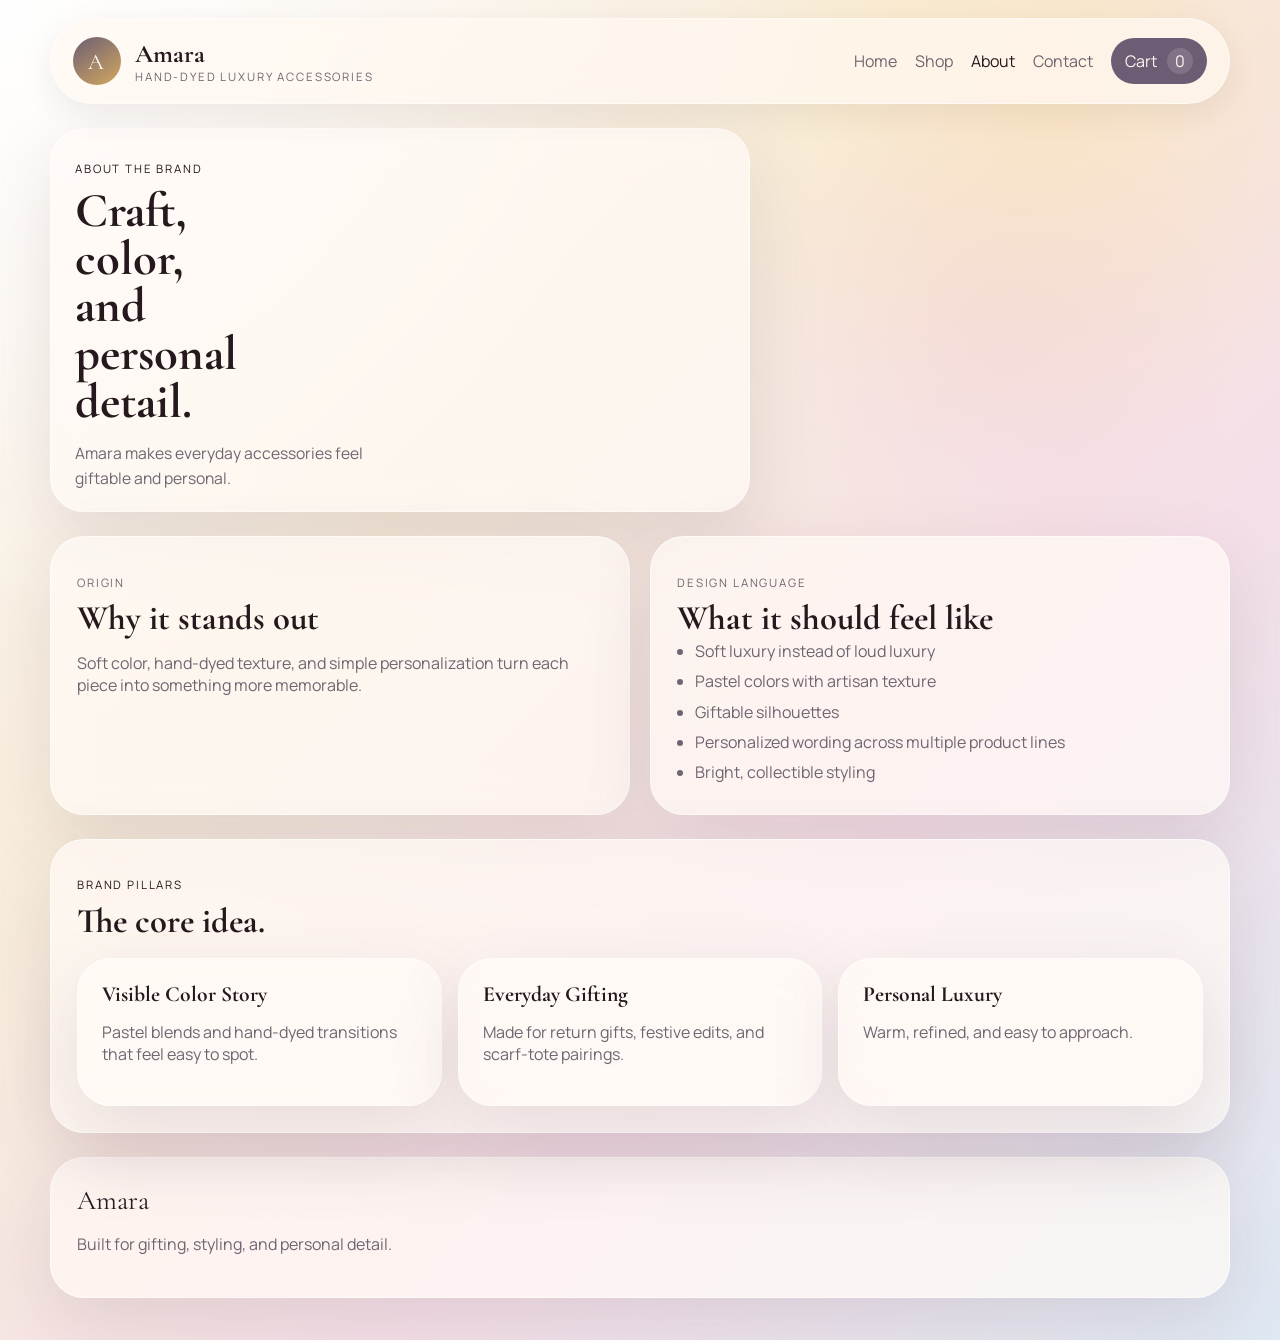
==== commit 5d0bbead: "Refine storefront shopping flow" ====
--- a/about.html
+++ b/about.html
@@ -38,37 +38,25 @@
       <main>
         <section class="page-hero page-hero-about">
           <p class="eyebrow">About The Brand</p>
-          <h1>Amara is built around delight, color, and customizable everyday pieces.</h1>
-          <p class="lead">
-            The brand brings together a handmade look, accessible boutique luxury, and a feminine visual identity that now extends across totes, scarves, and custom gifting.
-          </p>
+          <h1>Craft, color, and personal detail.</h1>
+          <p class="lead">Amara makes everyday accessories feel giftable and personal.</p>
         </section>
 
         <section class="story-layout">
           <article class="story-card">
             <p class="eyebrow">Origin</p>
-            <h2>Why Amara stands out</h2>
-            <p>
-              Amara is imagined as a brand that makes everyday accessories feel
-              more expressive. Instead of neutral basics, the collection leans
-              into cheerful pastel palettes, tie-dye textures, and a boutique
-              finish that makes every tote or scarf feel occasion-ready.
-            </p>
-            <p>
-              The result is a product world that feels personal enough for gifting,
-              stylish enough for content creation, and simple enough for repeat
-              everyday use.
-            </p>
+            <h2>Why it stands out</h2>
+            <p>Soft color, hand-dyed texture, and simple personalization turn each piece into something more memorable.</p>
           </article>
           <article class="story-card">
             <p class="eyebrow">Design Language</p>
-            <h2>What Amara should feel like</h2>
+            <h2>What it should feel like</h2>
             <ul class="detail-list">
               <li>Soft luxury instead of loud luxury</li>
               <li>Pastel colors with artisan texture</li>
-              <li>Giftable silhouettes with easy styling value</li>
+              <li>Giftable silhouettes</li>
               <li>Personalized wording across multiple product lines</li>
-              <li>Photography that feels bright, feminine, and collectible</li>
+              <li>Bright, collectible styling</li>
             </ul>
           </article>
         </section>
@@ -77,21 +65,21 @@
           <div class="section-heading">
             <div>
               <p class="eyebrow">Brand Pillars</p>
-              <h2>Text updated to make the identity feel more ownable.</h2>
+              <h2>The core idea.</h2>
             </div>
           </div>
           <div class="brand-grid">
             <article class="info-card">
               <h3>Visible Color Story</h3>
-              <p>Amara should be recognized quickly through pastel blends, hand-dyed transitions, and cheerful styling across totes and scarves.</p>
+              <p>Pastel blends and hand-dyed transitions that feel easy to spot.</p>
             </article>
             <article class="info-card">
               <h3>Everyday Gifting</h3>
-              <p>Products work for return gifts, festive edits, bridesmaid sets, coordinated scarf-tote pairings, and intimate boutique events.</p>
+              <p>Made for return gifts, festive edits, and scarf-tote pairings.</p>
             </article>
             <article class="info-card">
               <h3>Personal Luxury</h3>
-              <p>The tone stays warm and refined, helping the pieces feel elevated without becoming inaccessible.</p>
+              <p>Warm, refined, and easy to approach.</p>
             </article>
           </div>
         </section>
@@ -100,7 +88,7 @@
       <footer class="site-footer">
         <div>
           <p class="footer-brand">Amara</p>
-          <p class="footer-copy">A brand story designed to support future product launches, gifting edits, and social visibility.</p>
+          <p class="footer-copy">Built for gifting, styling, and personal detail.</p>
         </div>
       </footer>
     </div>
--- a/styles.css
+++ b/styles.css
@@ -373,20 +373,25 @@
 
 .collection-showcase,
 .merch-strip,
-.shop-guidance {
+.shop-guidance,
+.product-lines-grid,
+.shop-lines {
   display: grid;
   gap: 18px;
   margin-top: 24px;
 }
 
 .collection-showcase,
-.shop-guidance {
+.shop-guidance,
+.product-lines-grid,
+.shop-lines {
   grid-template-columns: repeat(2, minmax(0, 1fr));
 }
 
 .showcase-card,
 .merch-strip article,
-.shop-banner {
+.shop-banner,
+.line-card {
   border-radius: var(--radius-xl);
   border: 1px solid rgba(255, 255, 255, 0.56);
   box-shadow: var(--shadow);
@@ -406,6 +411,71 @@
   margin: 0 0 12px;
   font-size: clamp(1.75rem, 3.4vw, 2.5rem);
   line-height: 0.98;
+}
+
+.product-lines-grid {
+  grid-template-columns: repeat(3, minmax(0, 1fr));
+}
+
+.shop-lines {
+  grid-template-columns: repeat(3, minmax(0, 1fr));
+}
+
+.line-card {
+  padding: 24px;
+  background: rgba(255, 250, 246, 0.76);
+  display: grid;
+  gap: 12px;
+  align-content: start;
+}
+
+.line-card h3 {
+  margin: 0;
+  font-size: 1.75rem;
+  line-height: 0.98;
+}
+
+.line-card p:last-of-type {
+  margin: 0;
+  color: var(--muted);
+  line-height: 1.5;
+}
+
+.line-tags {
+  display: flex;
+  flex-wrap: wrap;
+  gap: 8px;
+}
+
+.line-tags span,
+.shop-quickbar span {
+  display: inline-flex;
+  align-items: center;
+  min-height: 32px;
+  padding: 0 12px;
+  border-radius: 999px;
+  background: rgba(255, 255, 255, 0.82);
+  border: 1px solid rgba(73, 46, 35, 0.08);
+  color: var(--muted);
+  font-size: 0.86rem;
+}
+
+.line-card-tote {
+  background:
+    linear-gradient(180deg, rgba(255, 255, 255, 0.26), rgba(255, 255, 255, 0.08)),
+    linear-gradient(135deg, rgba(243, 220, 125, 0.44), rgba(216, 235, 184, 0.4), rgba(239, 201, 223, 0.38));
+}
+
+.line-card-scarf {
+  background:
+    linear-gradient(180deg, rgba(255, 255, 255, 0.28), rgba(255, 255, 255, 0.1)),
+    linear-gradient(135deg, rgba(239, 201, 223, 0.42), rgba(214, 229, 240, 0.42), rgba(245, 229, 176, 0.38));
+}
+
+.line-card-editorial {
+  background:
+    linear-gradient(180deg, rgba(255, 255, 255, 0.24), rgba(255, 255, 255, 0.08)),
+    linear-gradient(135deg, rgba(223, 233, 243, 0.42), rgba(244, 223, 148, 0.34), rgba(239, 199, 223, 0.34));
 }
 
 .showcase-card-sun {
@@ -483,6 +553,74 @@
   display: grid;
   grid-template-columns: repeat(3, minmax(0, 1fr));
   gap: 18px;
+}
+
+.steps-grid,
+.occasion-strip {
+  display: grid;
+  gap: 18px;
+  grid-template-columns: repeat(3, minmax(0, 1fr));
+}
+
+.step-card,
+.occasion-card,
+.support-banner,
+.shop-quickbar {
+  border-radius: 24px;
+  border: 1px solid rgba(255, 255, 255, 0.56);
+  background: rgba(255, 250, 246, 0.72);
+  box-shadow: var(--shadow);
+}
+
+.step-card,
+.occasion-card {
+  padding: 22px;
+}
+
+.step-card h3,
+.occasion-card h3 {
+  margin: 0;
+  font-size: 1.4rem;
+  line-height: 1.02;
+}
+
+.step-card p,
+.occasion-card p {
+  margin: 0;
+}
+
+.step-number {
+  display: inline-grid;
+  place-items: center;
+  width: 34px;
+  height: 34px;
+  border-radius: 50%;
+  background: linear-gradient(145deg, var(--accent), var(--accent-soft));
+  color: #fff8f2;
+  font-weight: 700;
+}
+
+.shop-quickbar {
+  display: flex;
+  flex-wrap: wrap;
+  gap: 10px;
+  padding: 18px 20px;
+  margin-top: 24px;
+}
+
+.support-banner {
+  display: flex;
+  align-items: center;
+  justify-content: space-between;
+  gap: 16px;
+  padding: 22px 24px;
+  margin-top: 24px;
+}
+
+.support-banner h2 {
+  margin: 0;
+  font-size: clamp(1.35rem, 2.5vw, 1.8rem);
+  line-height: 1.04;
 }
 
 .empty-shop-state {
@@ -840,7 +978,7 @@
 .product-page-copy {
   display: flex;
   flex-direction: column;
-  gap: 14px;
+  gap: 12px;
   justify-content: flex-start;
 }
 
@@ -851,10 +989,8 @@
 }
 
 .detail-actions {
-  display: flex;
-  flex-wrap: wrap;
+  display: grid;
   gap: 12px;
-  align-items: center;
 }
 
 .detail-points {
@@ -874,8 +1010,42 @@
   font-size: 0.9rem;
 }
 
+.detail-benefits {
+  display: grid;
+  grid-template-columns: repeat(3, minmax(0, 1fr));
+  gap: 10px;
+}
+
+.detail-benefits article {
+  padding: 14px;
+  border-radius: 18px;
+  background: rgba(255, 255, 255, 0.78);
+  border: 1px solid rgba(73, 46, 35, 0.08);
+}
+
+.detail-benefits strong {
+  display: block;
+  margin-bottom: 6px;
+}
+
+.detail-benefits span {
+  color: var(--muted);
+  font-size: 0.92rem;
+}
+
 #detail-cart-controls {
-  display: inline-flex;
+  display: grid;
+  gap: 10px;
+}
+
+.detail-cart-buttons {
+  display: flex;
+  flex-wrap: wrap;
+  gap: 10px;
+}
+
+.detail-cart-buttons .button {
+  flex: 1 1 190px;
 }
 
 .customization-panel {
@@ -895,6 +1065,30 @@
 
 .customization-panel .compact-heading {
   margin-bottom: 0;
+}
+
+.color-preset-row {
+  display: flex;
+  flex-wrap: wrap;
+  gap: 10px;
+}
+
+.color-chip {
+  min-height: 38px;
+  padding: 0 14px;
+  border-radius: 999px;
+  border: 1px solid rgba(73, 46, 35, 0.1);
+  background: rgba(255, 255, 255, 0.86);
+  color: var(--muted);
+}
+
+.color-chip.is-active {
+  color: #fff8f2;
+  background: var(--accent);
+}
+
+.color-chip-clear {
+  color: var(--text);
 }
 
 .form-feedback.is-error {
@@ -1098,6 +1292,10 @@
 
 .summary-support p {
   margin: 0;
+}
+
+.summary-support p:last-child {
+  max-width: 28ch;
 }
 
 .danger-link {
@@ -1340,11 +1538,19 @@
   .hero-highlights,
   .brand-grid,
   .merch-strip,
+  .product-lines-grid,
+  .shop-lines,
+  .steps-grid,
+  .occasion-strip,
   .testimonial-grid,
   .contact-cards,
   .product-grid,
   .compact-grid {
     grid-template-columns: repeat(2, minmax(0, 1fr));
+  }
+
+  .detail-benefits {
+    grid-template-columns: 1fr;
   }
 }
 
@@ -1390,6 +1596,10 @@
   .brand-grid,
   .collection-showcase,
   .merch-strip,
+  .product-lines-grid,
+  .shop-lines,
+  .steps-grid,
+  .occasion-strip,
   .shop-guidance,
   .testimonial-grid,
   .contact-cards,
@@ -1398,6 +1608,13 @@
     grid-template-columns: 1fr;
   }
 
+  .shop-quickbar,
+  .support-banner,
+  .detail-cart-buttons {
+    flex-direction: column;
+    align-items: stretch;
+  }
+
   .hero-copy h1,
   .page-hero h1 {
     font-size: clamp(1.75rem, 8vw, 2.4rem);
